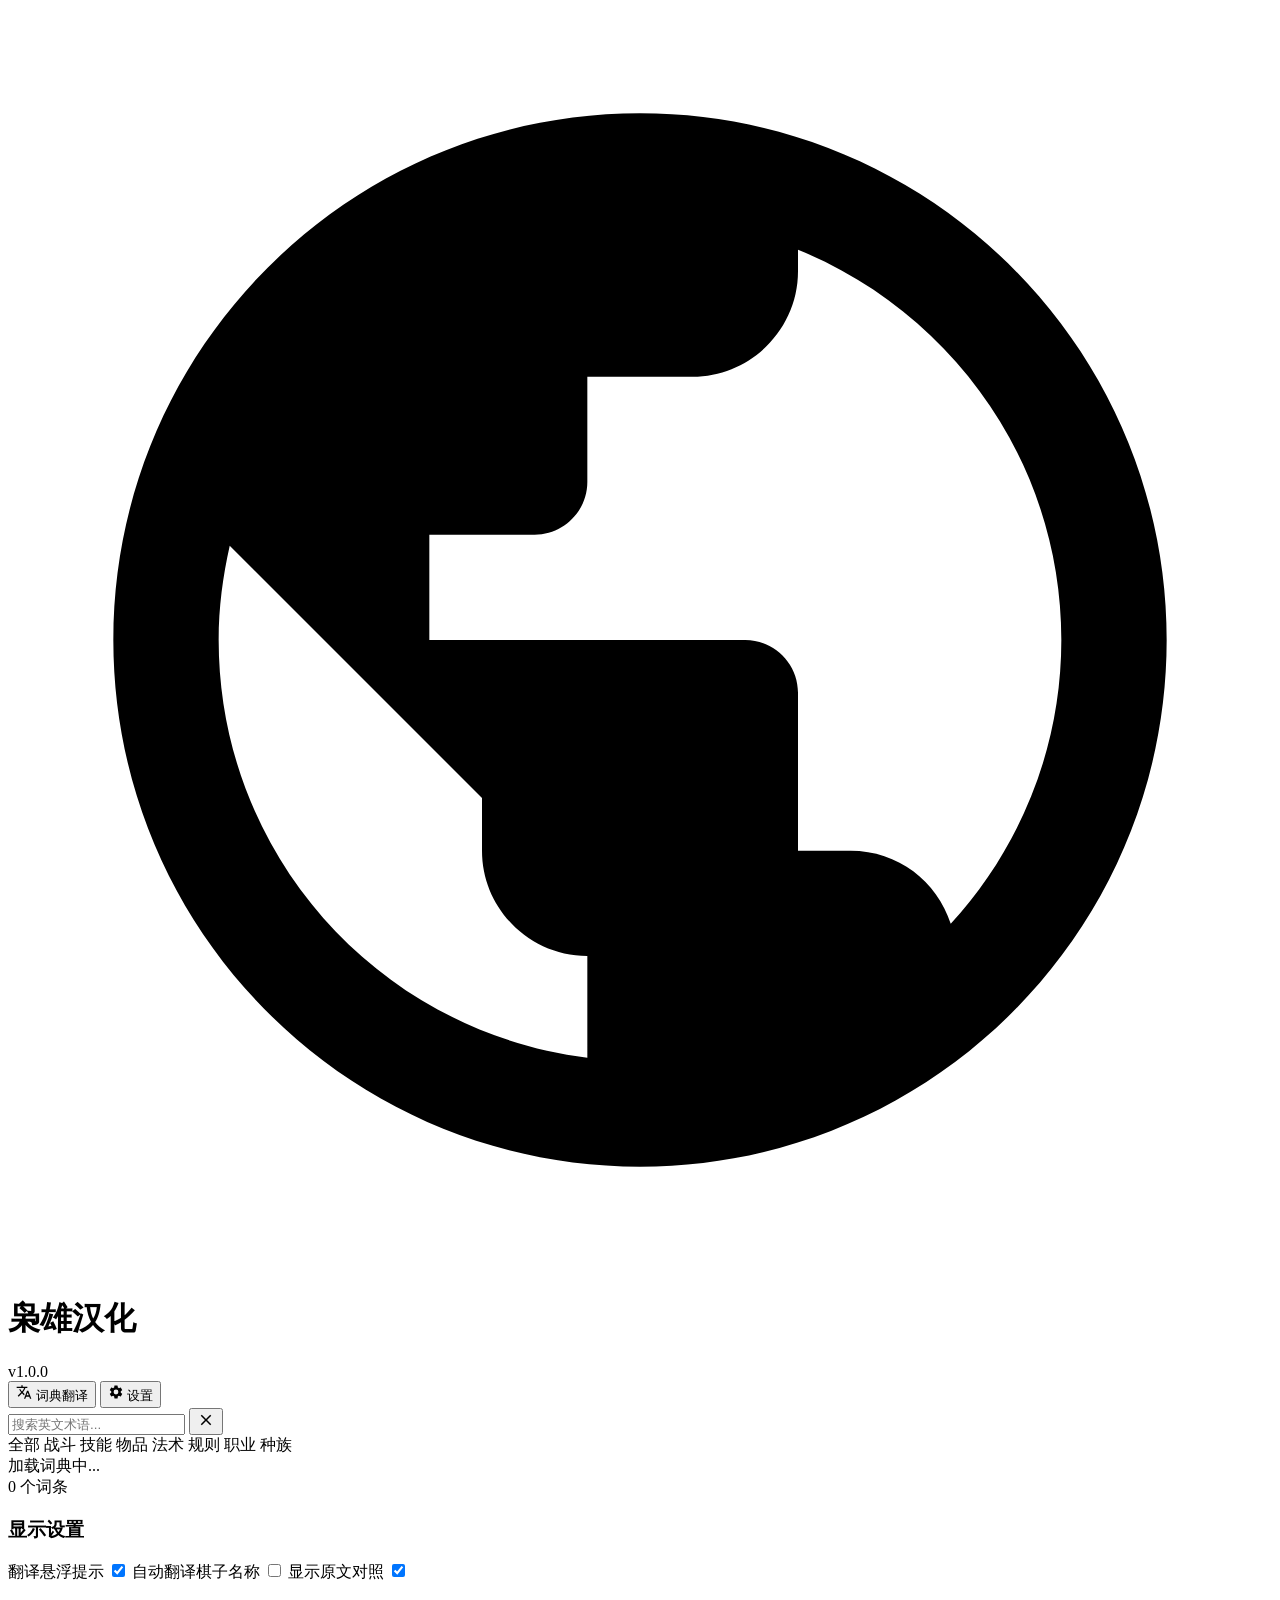
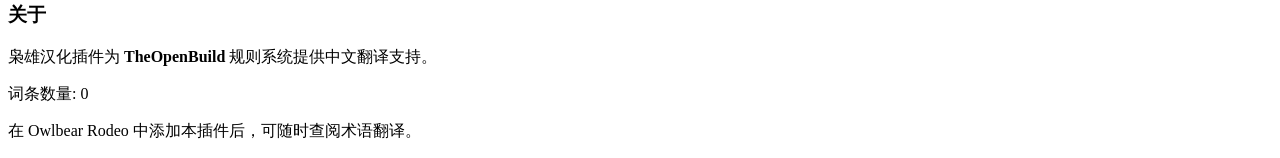
==== owlbear-chinese-plugin/index.html @ e37b7a45 "Add files via upload" ====
<!DOCTYPE html>
<html lang="zh-CN">
<head>
  <meta charset="UTF-8" />
  <meta name="viewport" content="width=device-width, initial-scale=1.0" />
  <title>枭雄汉化</title>
  <link rel="stylesheet" href="/style.css" />
</head>
<body>
  <div id="app">
    <!-- Header -->
    <header class="header">
      <div class="logo">
        <svg viewBox="0 0 24 24" class="logo-icon">
          <path d="M12 2C6.48 2 2 6.48 2 12s4.48 10 10 10 10-4.48 10-10S17.52 2 12 2zm-1 17.93c-3.95-.49-7-3.85-7-7.93 0-.62.08-1.21.21-1.79L9 15v1c0 1.1.9 2 2 2v1.93zm6.9-2.54c-.26-.81-1-1.39-1.9-1.39h-1v-3c0-.55-.45-1-1-1H8v-2h2c.55 0 1-.45 1-1V7h2c1.1 0 2-.9 2-2v-.41c2.93 1.19 5 4.06 5 7.41 0 2.08-.8 3.97-2.1 5.39z" fill="currentColor"/>
        </svg>
        <h1>枭雄汉化</h1>
      </div>
      <span class="version">v1.0.0</span>
    </header>

    <!-- Tabs -->
    <nav class="tabs">
      <button class="tab active" data-tab="translate" id="tabTranslate">
        <svg viewBox="0 0 24 24" width="16" height="16"><path d="M12.87 15.07l-2.54-2.51.03-.03A17.52 17.52 0 0014.07 6H17V4h-7V2H8v2H1v1.99h11.17C11.5 7.92 10.44 9.75 9 11.35 8.07 10.32 7.3 9.19 6.69 8h-2c.73 1.63 1.73 3.17 2.98 4.56l-5.09 5.02L4 19l5-5 3.11 3.11.76-2.04zM18.5 10h-2L12 22h2l1.12-3h4.75L21 22h2l-4.5-12zm-2.62 7l1.62-4.33L19.12 17h-3.24z" fill="currentColor"/></svg>
        词典翻译
      </button>
      <button class="tab" data-tab="settings" id="tabSettings">
        <svg viewBox="0 0 24 24" width="16" height="16"><path d="M19.14 12.94c.04-.3.06-.61.06-.94 0-.32-.02-.64-.07-.94l2.03-1.58a.49.49 0 00.12-.61l-1.92-3.32a.488.488 0 00-.59-.22l-2.39.96c-.5-.38-1.03-.7-1.62-.94l-.36-2.54a.484.484 0 00-.48-.41h-3.84c-.24 0-.43.17-.47.41l-.36 2.54c-.59.24-1.13.57-1.62.94l-2.39-.96c-.22-.08-.47 0-.59.22L2.74 8.87c-.12.21-.08.47.12.61l2.03 1.58c-.05.3-.07.62-.07.94s.02.64.07.94l-2.03 1.58a.49.49 0 00-.12.61l1.92 3.32c.12.22.37.29.59.22l2.39-.96c.5.38 1.03.7 1.62.94l.36 2.54c.05.24.24.41.48.41h3.84c.24 0 .44-.17.47-.41l.36-2.54c.59-.24 1.13-.56 1.62-.94l2.39.96c.22.08.47 0 .59-.22l1.92-3.32c.12-.22.07-.47-.12-.61l-2.01-1.58zM12 15.6A3.6 3.6 0 1115.6 12 3.611 3.611 0 0112 15.6z" fill="currentColor"/></svg>
        设置
      </button>
    </nav>

    <!-- Translate Panel -->
    <section class="panel active" id="panelTranslate">
      <div class="search-box">
        <input type="text" id="searchInput" placeholder="搜索英文术语..." />
        <button id="clearBtn" class="clear-btn" title="清空">
          <svg viewBox="0 0 24 24" width="18" height="18"><path d="M19 6.41L17.59 5 12 10.59 6.41 5 5 6.41 10.59 12 5 17.59 6.41 19 12 13.41 17.59 19 19 17.59 13.41 12z" fill="currentColor"/></svg>
        </button>
      </div>

      <div class="category-tags" id="categoryTags">
        <span class="tag active" data-cat="all">全部</span>
        <span class="tag" data-cat="combat">战斗</span>
        <span class="tag" data-cat="skill">技能</span>
        <span class="tag" data-cat="item">物品</span>
        <span class="tag" data-cat="spell">法术</span>
        <span class="tag" data-cat="rule">规则</span>
        <span class="tag" data-cat="class">职业</span>
        <span class="tag" data-cat="race">种族</span>
      </div>

      <div class="dict-list" id="dictList">
        <!-- Rendered by JS -->
        <div class="loading">加载词典中...</div>
      </div>

      <div class="stats-bar" id="statsBar">
        <span id="entryCount">0</span> 个词条
      </div>
    </section>

    <!-- Settings Panel -->
    <section class="panel" id="panelSettings">
      <div class="setting-group">
        <h3>显示设置</h3>
        <label class="setting-row">
          <span>翻译悬浮提示</span>
          <input type="checkbox" id="showTooltip" checked />
        </label>
        <label class="setting-row">
          <span>自动翻译棋子名称</span>
          <input type="checkbox" id="autoTranslate" />
        </label>
        <label class="setting-row">
          <span>显示原文对照</span>
          <input type="checkbox" id="showOriginal" checked />
        </label>
      </div>
      <div class="setting-group">
        <h3>关于</h3>
        <div class="about-text">
          <p>枭雄汉化插件为 <strong>TheOpenBuild</strong> 规则系统提供中文翻译支持。</p>
          <p>词条数量: <span id="totalEntries">0</span></p>
          <p class="hint">在 Owlbear Rodeo 中添加本插件后，可随时查阅术语翻译。</p>
        </div>
      </div>
    </section>

    <!-- Toast -->
    <div class="toast" id="toast"></div>
  </div>

  <script src="/app.js"></script>
</body>
</html>
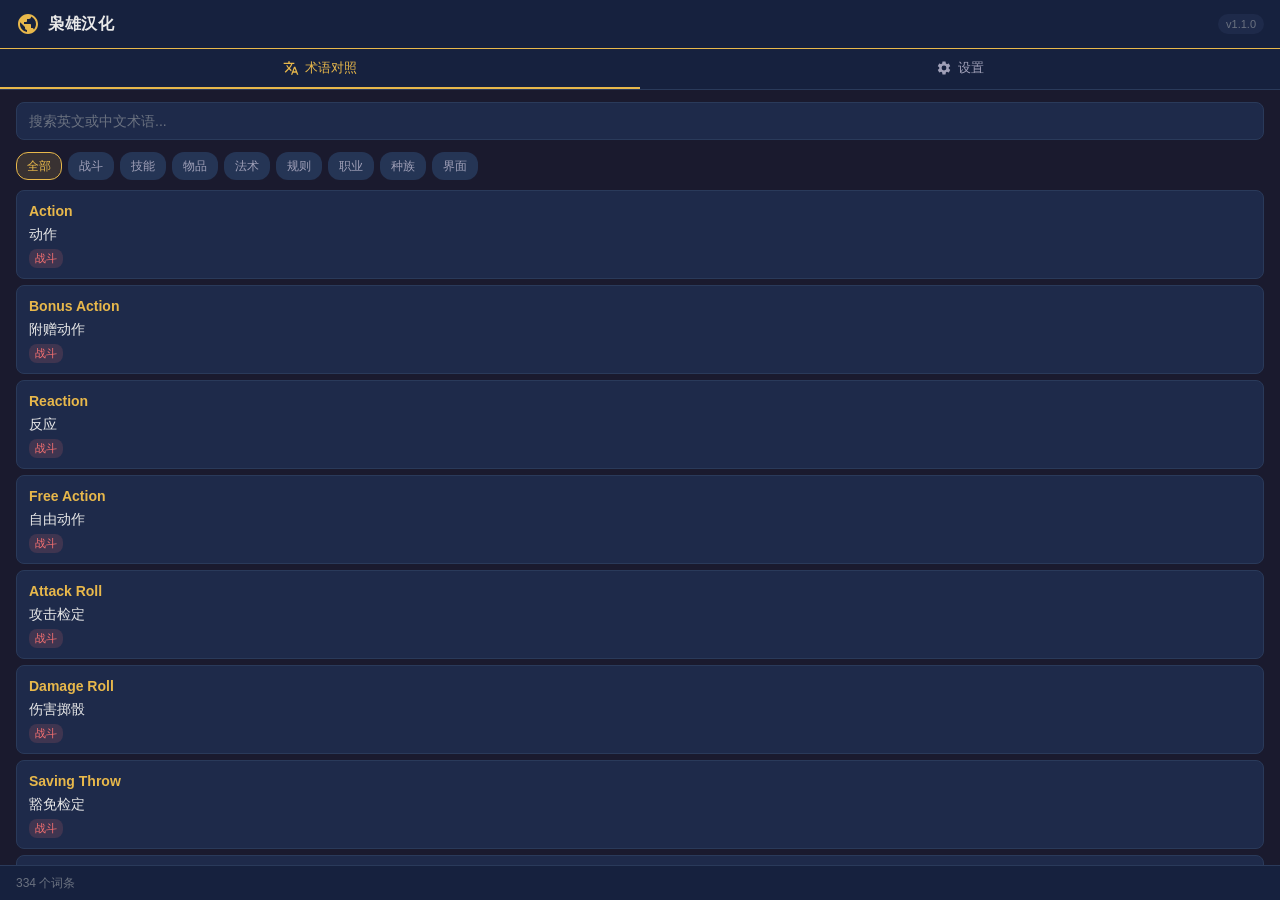
==== commit debfe647: "Add files via upload" ====
--- a/owlbear-chinese-plugin/index.html
+++ b/owlbear-chinese-plugin/index.html
@@ -16,14 +16,14 @@
         </svg>
         <h1>枭雄汉化</h1>
       </div>
-      <span class="version">v1.0.0</span>
+      <span class="version">v1.1.0</span>
     </header>
 
     <!-- Tabs -->
     <nav class="tabs">
       <button class="tab active" data-tab="translate" id="tabTranslate">
         <svg viewBox="0 0 24 24" width="16" height="16"><path d="M12.87 15.07l-2.54-2.51.03-.03A17.52 17.52 0 0014.07 6H17V4h-7V2H8v2H1v1.99h11.17C11.5 7.92 10.44 9.75 9 11.35 8.07 10.32 7.3 9.19 6.69 8h-2c.73 1.63 1.73 3.17 2.98 4.56l-5.09 5.02L4 19l5-5 3.11 3.11.76-2.04zM18.5 10h-2L12 22h2l1.12-3h4.75L21 22h2l-4.5-12zm-2.62 7l1.62-4.33L19.12 17h-3.24z" fill="currentColor"/></svg>
-        词典翻译
+        术语对照
       </button>
       <button class="tab" data-tab="settings" id="tabSettings">
         <svg viewBox="0 0 24 24" width="16" height="16"><path d="M19.14 12.94c.04-.3.06-.61.06-.94 0-.32-.02-.64-.07-.94l2.03-1.58a.49.49 0 00.12-.61l-1.92-3.32a.488.488 0 00-.59-.22l-2.39.96c-.5-.38-1.03-.7-1.62-.94l-.36-2.54a.484.484 0 00-.48-.41h-3.84c-.24 0-.43.17-.47.41l-.36 2.54c-.59.24-1.13.57-1.62.94l-2.39-.96c-.22-.08-.47 0-.59.22L2.74 8.87c-.12.21-.08.47.12.61l2.03 1.58c-.05.3-.07.62-.07.94s.02.64.07.94l-2.03 1.58a.49.49 0 00-.12.61l1.92 3.32c.12.22.37.29.59.22l2.39-.96c.5.38 1.03.7 1.62.94l.36 2.54c.05.24.24.41.48.41h3.84c.24 0 .44-.17.47-.41l.36-2.54c.59-.24 1.13-.56 1.62-.94l2.39.96c.22.08.47 0 .59-.22l1.92-3.32c.12-.22.07-.47-.12-.61l-2.01-1.58zM12 15.6A3.6 3.6 0 1115.6 12 3.611 3.611 0 0112 15.6z" fill="currentColor"/></svg>
@@ -34,7 +34,7 @@
     <!-- Translate Panel -->
     <section class="panel active" id="panelTranslate">
       <div class="search-box">
-        <input type="text" id="searchInput" placeholder="搜索英文术语..." />
+        <input type="text" id="searchInput" placeholder="搜索英文或中文术语..." />
         <button id="clearBtn" class="clear-btn" title="清空">
           <svg viewBox="0 0 24 24" width="18" height="18"><path d="M19 6.41L17.59 5 12 10.59 6.41 5 5 6.41 10.59 12 5 17.59 6.41 19 12 13.41 17.59 19 19 17.59 13.41 12z" fill="currentColor"/></svg>
         </button>
@@ -49,10 +49,10 @@
         <span class="tag" data-cat="rule">规则</span>
         <span class="tag" data-cat="class">职业</span>
         <span class="tag" data-cat="race">种族</span>
+        <span class="tag" data-cat="ui">界面</span>
       </div>
 
       <div class="dict-list" id="dictList">
-        <!-- Rendered by JS -->
         <div class="loading">加载词典中...</div>
       </div>
 
@@ -64,14 +64,14 @@
     <!-- Settings Panel -->
     <section class="panel" id="panelSettings">
       <div class="setting-group">
-        <h3>显示设置</h3>
+        <h3>汉化设置</h3>
         <label class="setting-row">
-          <span>翻译悬浮提示</span>
-          <input type="checkbox" id="showTooltip" checked />
+          <span>界面自动汉化</span>
+          <input type="checkbox" id="interfaceTranslate" checked />
         </label>
         <label class="setting-row">
-          <span>自动翻译棋子名称</span>
-          <input type="checkbox" id="autoTranslate" />
+          <span>汉化悬浮提示</span>
+          <input type="checkbox" id="showTooltip" checked />
         </label>
         <label class="setting-row">
           <span>显示原文对照</span>
@@ -79,11 +79,18 @@
         </label>
       </div>
       <div class="setting-group">
+        <h3>统计</h3>
+        <div class="about-text">
+          <p>词典词条: <span id="totalEntries">0</span></p>
+          <p>已汉化元素: <span id="translatedCount">0</span></p>
+        </div>
+      </div>
+      <div class="setting-group">
         <h3>关于</h3>
         <div class="about-text">
-          <p>枭雄汉化插件为 <strong>TheOpenBuild</strong> 规则系统提供中文翻译支持。</p>
-          <p>词条数量: <span id="totalEntries">0</span></p>
-          <p class="hint">在 Owlbear Rodeo 中添加本插件后，可随时查阅术语翻译。</p>
+          <p>枭雄汉化插件为 <strong>TheOpenBuild</strong> 规则系统的 Owlbear Rodeo 界面提供实时中文汉化。</p>
+          <p>安装后插件会在后台自动翻译界面中的英文术语，无需手动查询。</p>
+          <p class="hint">在 Owlbear Rodeo 扩展设置中添加本插件后即可使用。</p>
         </div>
       </div>
     </section>
@@ -92,6 +99,7 @@
     <div class="toast" id="toast"></div>
   </div>
 
+  <script src="/dictionary.js"></script>
   <script src="/app.js"></script>
 </body>
 </html>
--- a/style.css
+++ b/style.css
@@ -0,0 +1,404 @@
+:root {
+  --bg-primary: #1a1a2e;
+  --bg-secondary: #16213e;
+  --bg-card: #1e2a4a;
+  --bg-hover: #253555;
+  --text-primary: #e8e8e8;
+  --text-secondary: #a0a0b8;
+  --text-muted: #6b7280;
+  --accent: #e8b84b;
+  --accent-hover: #f0c865;
+  --accent-dim: rgba(232, 184, 75, 0.15);
+  --border: #2a3a5a;
+  --success: #4ade80;
+  --danger: #f87171;
+  --tag-bg: #253555;
+  --tag-active: #e8b84b;
+  --tag-text: #a0a0b8;
+  --shadow: 0 4px 20px rgba(0, 0, 0, 0.4);
+  --radius: 8px;
+  --radius-sm: 4px;
+}
+
+* {
+  margin: 0;
+  padding: 0;
+  box-sizing: border-box;
+}
+
+body {
+  font-family: -apple-system, BlinkMacSystemFont, "Segoe UI", "PingFang SC", "Microsoft YaHei", sans-serif;
+  background: var(--bg-primary);
+  color: var(--text-primary);
+  font-size: 14px;
+  line-height: 1.5;
+  overflow-x: hidden;
+  -webkit-font-smoothing: antialiased;
+}
+
+#app {
+  display: flex;
+  flex-direction: column;
+  height: 100vh;
+}
+
+/* Header */
+.header {
+  display: flex;
+  align-items: center;
+  justify-content: space-between;
+  padding: 12px 16px;
+  background: var(--bg-secondary);
+  border-bottom: 1px solid var(--border);
+  flex-shrink: 0;
+}
+
+.logo {
+  display: flex;
+  align-items: center;
+  gap: 8px;
+}
+
+.logo-icon {
+  width: 24px;
+  height: 24px;
+  color: var(--accent);
+}
+
+.header h1 {
+  font-size: 16px;
+  font-weight: 700;
+  color: var(--text-primary);
+  letter-spacing: 0.5px;
+}
+
+.version {
+  font-size: 11px;
+  color: var(--text-muted);
+  background: var(--bg-card);
+  padding: 2px 8px;
+  border-radius: 10px;
+}
+
+/* Tabs */
+.tabs {
+  display: flex;
+  border-bottom: 1px solid var(--border);
+  background: var(--bg-secondary);
+  flex-shrink: 0;
+}
+
+.tab {
+  flex: 1;
+  display: flex;
+  align-items: center;
+  justify-content: center;
+  gap: 6px;
+  padding: 10px;
+  border: none;
+  background: transparent;
+  color: var(--text-secondary);
+  font-size: 13px;
+  cursor: pointer;
+  transition: all 0.2s;
+  border-bottom: 2px solid transparent;
+}
+
+.tab:hover {
+  color: var(--text-primary);
+  background: var(--bg-hover);
+}
+
+.tab.active {
+  color: var(--accent);
+  border-bottom-color: var(--accent);
+}
+
+/* Panels */
+.panel {
+  display: none;
+  flex: 1;
+  flex-direction: column;
+  overflow: hidden;
+}
+
+.panel.active {
+  display: flex;
+}
+
+/* Search */
+.search-box {
+  position: relative;
+  margin: 12px 16px 8px;
+}
+
+.search-box input {
+  width: 100%;
+  padding: 10px 36px 10px 12px;
+  border: 1px solid var(--border);
+  border-radius: var(--radius);
+  background: var(--bg-card);
+  color: var(--text-primary);
+  font-size: 14px;
+  outline: none;
+  transition: border-color 0.2s;
+}
+
+.search-box input::placeholder {
+  color: var(--text-muted);
+}
+
+.search-box input:focus {
+  border-color: var(--accent);
+}
+
+.clear-btn {
+  position: absolute;
+  right: 6px;
+  top: 50%;
+  transform: translateY(-50%);
+  background: none;
+  border: none;
+  color: var(--text-muted);
+  cursor: pointer;
+  padding: 4px;
+  display: none;
+  border-radius: 50%;
+  transition: all 0.2s;
+}
+
+.clear-btn:hover {
+  color: var(--text-primary);
+  background: var(--bg-hover);
+}
+
+.clear-btn.visible {
+  display: block;
+}
+
+/* Category Tags */
+.category-tags {
+  display: flex;
+  gap: 6px;
+  padding: 4px 16px 10px;
+  flex-wrap: wrap;
+  flex-shrink: 0;
+}
+
+.tag {
+  padding: 4px 10px;
+  border-radius: 12px;
+  background: var(--tag-bg);
+  color: var(--tag-text);
+  font-size: 12px;
+  cursor: pointer;
+  transition: all 0.2s;
+  user-select: none;
+  border: 1px solid transparent;
+}
+
+.tag:hover {
+  color: var(--text-primary);
+  background: var(--bg-hover);
+}
+
+.tag.active {
+  background: var(--accent-dim);
+  color: var(--accent);
+  border-color: var(--accent);
+}
+
+/* Dictionary List */
+.dict-list {
+  flex: 1;
+  overflow-y: auto;
+  padding: 0 16px;
+  scrollbar-width: thin;
+  scrollbar-color: var(--border) transparent;
+}
+
+.dict-list::-webkit-scrollbar {
+  width: 4px;
+}
+
+.dict-list::-webkit-scrollbar-thumb {
+  background: var(--border);
+  border-radius: 2px;
+}
+
+.dict-entry {
+  background: var(--bg-card);
+  border: 1px solid var(--border);
+  border-radius: var(--radius);
+  padding: 10px 12px;
+  margin-bottom: 6px;
+  transition: all 0.15s;
+  cursor: default;
+}
+
+.dict-entry:hover {
+  border-color: var(--accent);
+  background: var(--bg-hover);
+}
+
+.dict-entry .term {
+  font-weight: 600;
+  color: var(--accent);
+  font-size: 14px;
+}
+
+.dict-entry .translation {
+  color: var(--text-primary);
+  font-size: 14px;
+  margin-top: 2px;
+}
+
+.dict-entry .category {
+  display: inline-block;
+  font-size: 11px;
+  padding: 1px 6px;
+  border-radius: 8px;
+  background: var(--accent-dim);
+  color: var(--accent);
+  margin-top: 4px;
+}
+
+.dict-entry .category.combat { background: rgba(248, 113, 113, 0.15); color: #f87171; }
+.dict-entry .category.skill { background: rgba(96, 165, 250, 0.15); color: #60a5fa; }
+.dict-entry .category.item { background: rgba(251, 191, 36, 0.15); color: #fbbf24; }
+.dict-entry .category.spell { background: rgba(192, 132, 252, 0.15); color: #c084fc; }
+.dict-entry .category.rule { background: rgba(52, 211, 153, 0.15); color: #34d399; }
+.dict-entry .category.class { background: rgba(251, 146, 60, 0.15); color: #fb923c; }
+.dict-entry .category.race { background: rgba(244, 114, 182, 0.15); color: #f472b6; }
+
+.dict-entry .original {
+  font-size: 12px;
+  color: var(--text-muted);
+  margin-top: 2px;
+}
+
+.empty-state {
+  text-align: center;
+  padding: 40px 20px;
+  color: var(--text-muted);
+}
+
+.empty-state svg {
+  margin-bottom: 12px;
+  opacity: 0.5;
+}
+
+/* Stats Bar */
+.stats-bar {
+  padding: 8px 16px;
+  font-size: 12px;
+  color: var(--text-muted);
+  border-top: 1px solid var(--border);
+  background: var(--bg-secondary);
+  flex-shrink: 0;
+}
+
+/* Loading */
+.loading {
+  text-align: center;
+  padding: 40px;
+  color: var(--text-muted);
+}
+
+/* Settings */
+#panelSettings {
+  padding: 16px;
+  overflow-y: auto;
+}
+
+.setting-group {
+  margin-bottom: 20px;
+}
+
+.setting-group h3 {
+  font-size: 13px;
+  font-weight: 600;
+  color: var(--text-secondary);
+  text-transform: uppercase;
+  letter-spacing: 0.5px;
+  margin-bottom: 10px;
+  padding-bottom: 6px;
+  border-bottom: 1px solid var(--border);
+}
+
+.setting-row {
+  display: flex;
+  align-items: center;
+  justify-content: space-between;
+  padding: 10px 0;
+  cursor: pointer;
+  transition: color 0.2s;
+}
+
+.setting-row:hover {
+  color: var(--text-primary);
+}
+
+.setting-row input[type="checkbox"] {
+  width: 18px;
+  height: 18px;
+  accent-color: var(--accent);
+  cursor: pointer;
+}
+
+.about-text p {
+  margin-bottom: 8px;
+  font-size: 13px;
+  color: var(--text-secondary);
+  line-height: 1.6;
+}
+
+.about-text strong {
+  color: var(--accent);
+}
+
+.hint {
+  font-size: 12px;
+  color: var(--text-muted);
+  font-style: italic;
+}
+
+/* Toast */
+.toast {
+  position: fixed;
+  bottom: 20px;
+  left: 50%;
+  transform: translateX(-50%) translateY(80px);
+  background: var(--bg-card);
+  border: 1px solid var(--border);
+  border-radius: var(--radius);
+  padding: 10px 20px;
+  font-size: 13px;
+  color: var(--text-primary);
+  box-shadow: var(--shadow);
+  opacity: 0;
+  transition: all 0.3s;
+  pointer-events: none;
+  z-index: 100;
+}
+
+.toast.show {
+  opacity: 1;
+  transform: translateX(-50%) translateY(0);
+}
+
+/* Highlight match */
+mark {
+  background: var(--accent-dim);
+  color: var(--accent);
+  padding: 0 2px;
+  border-radius: 2px;
+}
+
+/* Responsive */
+@media (max-width: 480px) {
+  .header { padding: 10px 12px; }
+  .search-box { margin: 8px 12px; }
+  .category-tags { padding: 4px 12px 8px; }
+  .dict-list { padding: 0 12px; }
+}
